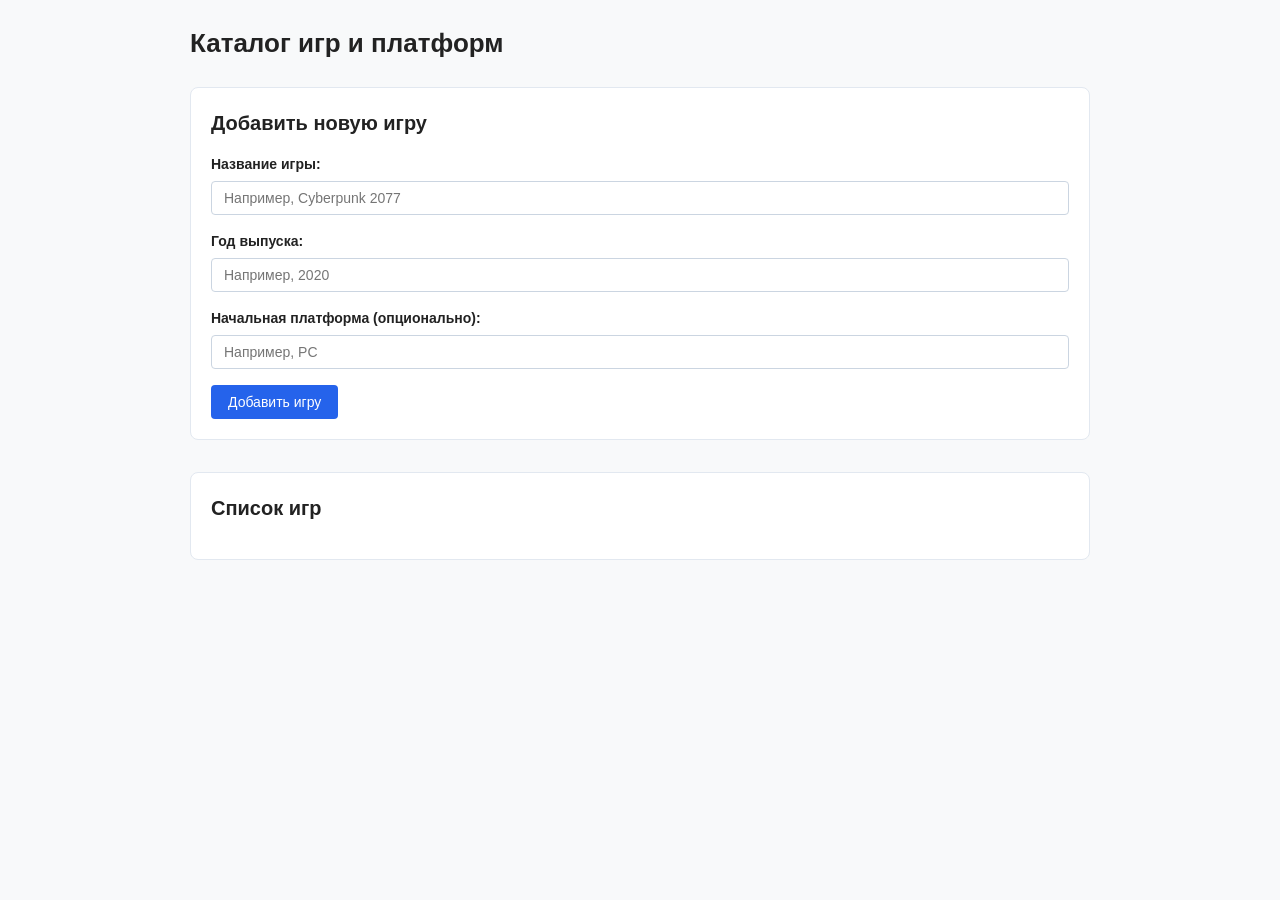
==== lesovnikov.semen/lab4/index.html @ 9346c5c2 "lab 4 html + styles" ====
<!doctype html>
<html lang="ru">
  <head>
    <meta charset="UTF-8" />
    <meta name="viewport" content="width=device-width, initial-scale=1.0" />
    <title>Лабораторная работа 4 — Игры и платформы</title>
    <link rel="stylesheet" href="styles.css" />
  </head>
  <body>
    <header class="app-header">
      <h1>Каталог игр и платформ</h1>
    </header>

    <main class="app-main">
      <section class="form-section">
        <h2>Добавить новую игру</h2>
        <form class="entity-form" data-testid="entity-form">
          <div class="form-group">
            <label for="title-input">Название игры:</label>
            <input
              id="title-input"
              name="title"
              type="text"
              required
              placeholder="Например, Cyberpunk 2077"
            />
          </div>

          <div class="form-group">
            <label for="year-input">Год выпуска:</label>
            <input
              id="year-input"
              name="releaseYear"
              type="number"
              required
              placeholder="Например, 2020"
            />
          </div>

          <div class="form-group">
            <label for="platform-input">Начальная платформа (опционально):</label>
            <input
              id="platform-input"
              name="platform"
              type="text"
              placeholder="Например, PC"
            />
          </div>

          <button class="btn btn-primary" type="submit">Добавить игру</button>
        </form>
      </section>

      <section class="list-section">
        <h2>Список игр</h2>
        <div class="entity-list" data-testid="entity-list"></div>
      </section>
    </main>

    <script type="module" src="main.js"></script>
  </body>
</html>
---- lesovnikov.semen/lab4/styles.css ----
* {
  box-sizing: border-box;
}

body {
  margin: 0;
  padding: 24px;
  font-family: Arial, sans-serif;
  color: #222222;
  background-color: #f8f9fa;
  line-height: 1.5;
}

.app-header {
  max-width: 900px;
  margin: 0 auto 24px;
}

.app-header h1 {
  margin: 0;
  font-size: 26px;
}

.app-main {
  max-width: 900px;
  margin: 0 auto;
  display: flex;
  flex-direction: column;
  gap: 32px;
}

.form-section,
.list-section {
  background-color: #ffffff;
  border-radius: 8px;
  padding: 20px;
  border: 1px solid #e2e8f0;
}

h2 {
  margin-top: 0;
  margin-bottom: 16px;
  font-size: 20px;
}

.entity-form {
  display: flex;
  flex-direction: column;
  gap: 16px;
}

.form-group {
  display: flex;
  flex-direction: column;
  gap: 6px;
}

.form-group label {
  font-weight: bold;
  font-size: 14px;
}

.form-group input {
  padding: 8px 12px;
  font-size: 14px;
  border: 1px solid #cbd5e1;
  border-radius: 4px;
}

.btn {
  padding: 8px 16px;
  font-size: 14px;
  border-radius: 4px;
  cursor: pointer;
  border: 1px solid transparent;
  transition: background-color 0.2s;
}

.btn-primary {
  background-color: #2563eb;
  color: #ffffff;
  align-self: flex-start;
}

.btn-primary:hover {
  background-color: #1d4ed8;
}

.btn-danger {
  background-color: #ef4444;
  color: #ffffff;
}

.btn-danger:hover {
  background-color: #dc2626;
}

.btn-secondary {
  background-color: #e2e8f0;
  color: #1e293b;
}

.btn-secondary:hover {
  background-color: #cbd5e1;
}

.entity-list {
  display: grid;
  grid-template-columns: repeat(auto-fill, minmax(260px, 1fr));
  gap: 16px;
}

.entity-card {
  border: 1px solid #cbd5e1;
  border-radius: 6px;
  padding: 16px;
  background-color: #ffffff;
  display: flex;
  flex-direction: column;
  gap: 12px;
}

.card-header {
  border-bottom: 1px solid #e2e8f0;
  padding-bottom: 8px;
}

.card-title {
  margin: 0 0 4px;
  font-size: 18px;
}

.card-year {
  font-size: 13px;
  color: #64748b;
}

.card-platforms {
  display: flex;
  flex-direction: column;
  gap: 8px;
}

.platforms-title {
  font-weight: bold;
  font-size: 13px;
}

.platforms-tags {
  display: flex;
  flex-wrap: wrap;
  gap: 6px;
}

.platform-tag {
  background-color: #e0f2fe;
  color: #0369a1;
  padding: 2px 8px;
  border-radius: 12px;
  font-size: 12px;
  display: inline-flex;
  align-items: center;
  gap: 4px;
}

.btn-remove-platform {
  background: none;
  border: none;
  color: #0369a1;
  cursor: pointer;
  padding: 0;
  font-weight: bold;
  line-height: 1;
}

.platform-add-form {
  display: flex;
  gap: 6px;
  margin-top: 4px;
}

.platform-add-input {
  flex: 1;
  padding: 4px 8px;
  font-size: 12px;
  border: 1px solid #cbd5e1;
  border-radius: 4px;
}
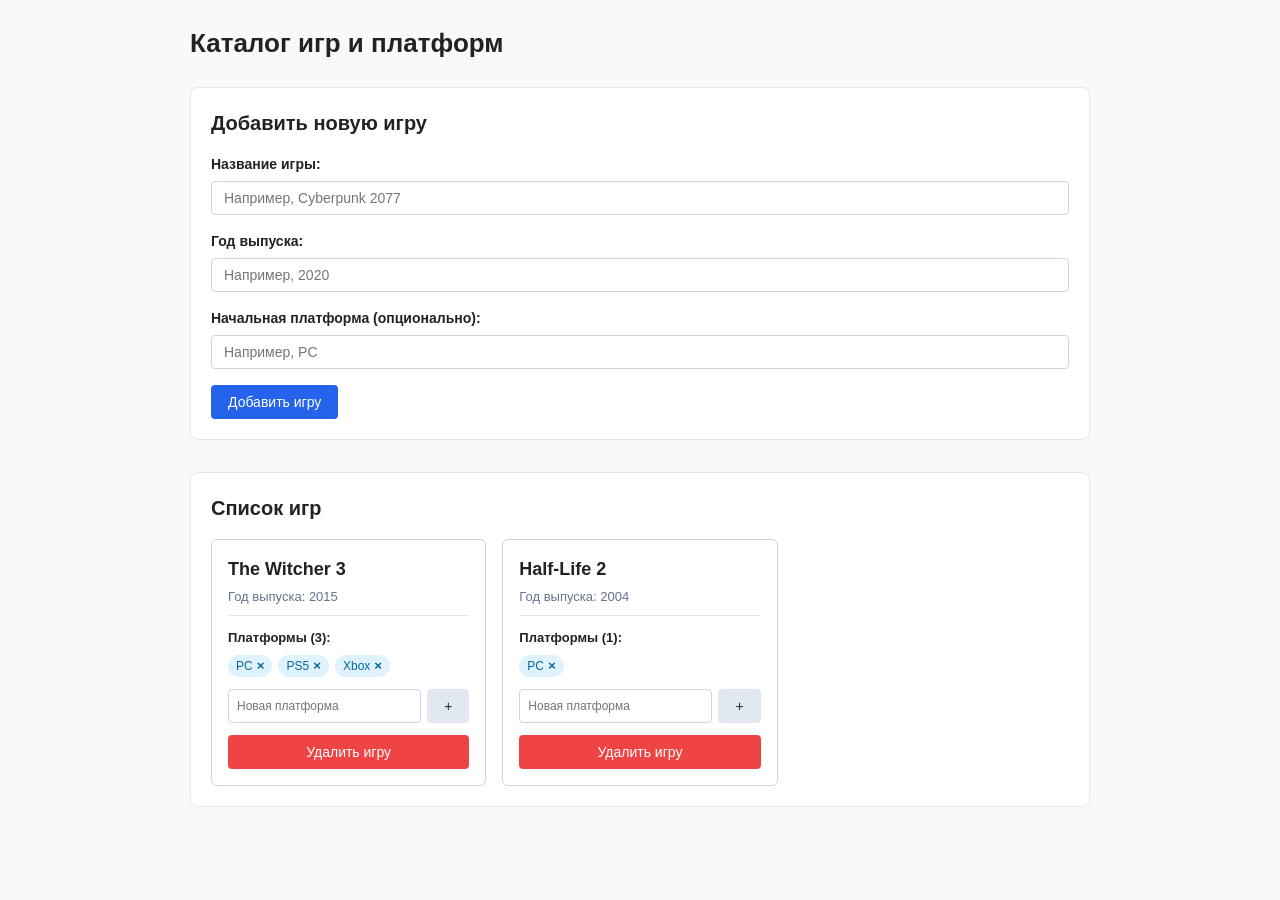
==== commit 68ae03f3: "lab 4 prettier fix + hex color fix" ====
--- a/lesovnikov.semen/lab4/index.html
+++ b/lesovnikov.semen/lab4/index.html
@@ -38,7 +38,9 @@
           </div>
 
           <div class="form-group">
-            <label for="platform-input">Начальная платформа (опционально):</label>
+            <label for="platform-input"
+              >Начальная платформа (опционально):</label
+            >
             <input
               id="platform-input"
               name="platform"
--- a/lesovnikov.semen/lab4/styles.css
+++ b/lesovnikov.semen/lab4/styles.css
@@ -6,7 +6,7 @@
   margin: 0;
   padding: 24px;
   font-family: Arial, sans-serif;
-  color: #222222;
+  color: #222;
   background-color: #f8f9fa;
   line-height: 1.5;
 }
@@ -31,7 +31,7 @@
 
 .form-section,
 .list-section {
-  background-color: #ffffff;
+  background-color: #fff;
   border-radius: 8px;
   padding: 20px;
   border: 1px solid #e2e8f0;
@@ -78,7 +78,7 @@
 
 .btn-primary {
   background-color: #2563eb;
-  color: #ffffff;
+  color: #fff;
   align-self: flex-start;
 }
 
@@ -88,7 +88,7 @@
 
 .btn-danger {
   background-color: #ef4444;
-  color: #ffffff;
+  color: #fff;
 }
 
 .btn-danger:hover {
@@ -114,7 +114,7 @@
   border: 1px solid #cbd5e1;
   border-radius: 6px;
   padding: 16px;
-  background-color: #ffffff;
+  background-color: #fff;
   display: flex;
   flex-direction: column;
   gap: 12px;
